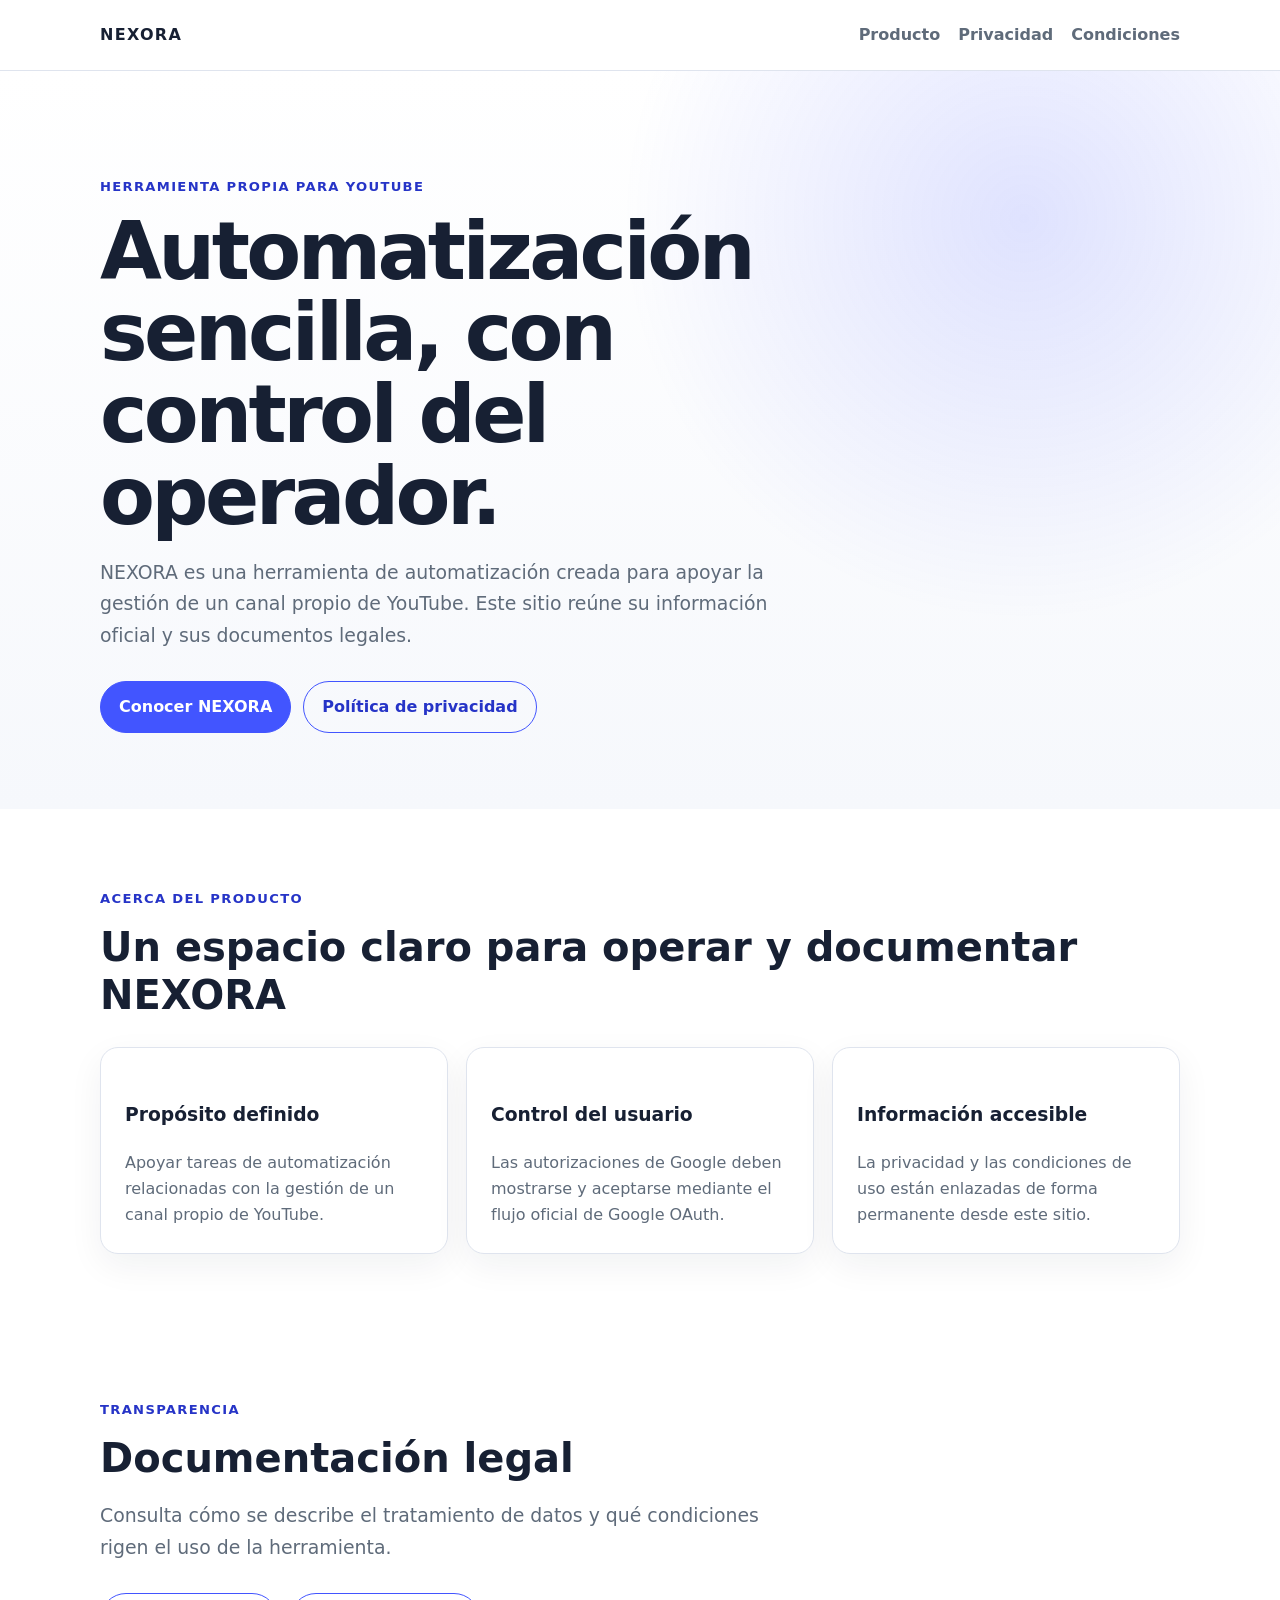
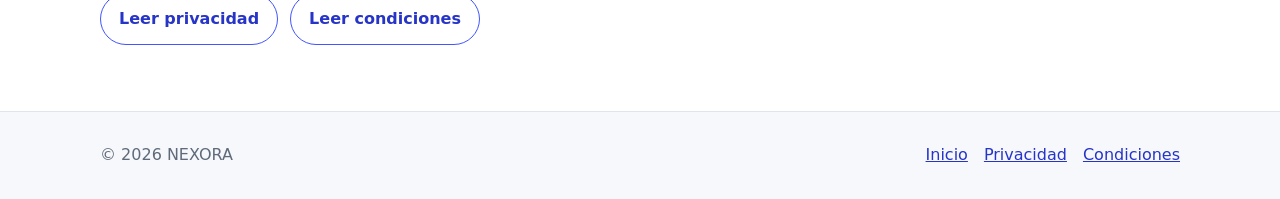
==== index.html @ aeed9292 "Add NEXORA official homepage" ====
<!doctype html>
<html lang="es">
<head>
  <meta charset="utf-8">
  <meta name="viewport" content="width=device-width, initial-scale=1">
  <meta name="description" content="Sitio oficial de NEXORA, una herramienta propia de automatización para YouTube.">
  <title>NEXORA | Automatización propia para YouTube</title>
  <link rel="stylesheet" href="styles.css">
</head>
<body>
  <header>
    <div class="container nav">
      <a class="brand" href="./">NEXORA</a>
      <nav aria-label="Navegación principal">
        <a href="#producto">Producto</a>
        <a href="privacidad.html">Privacidad</a>
        <a href="terminos.html">Condiciones</a>
      </nav>
    </div>
  </header>

  <main>
    <div class="hero">
      <div class="container">
        <p class="eyebrow">Herramienta propia para YouTube</p>
        <h1>Automatización sencilla, con control del operador.</h1>
        <p class="lead">NEXORA es una herramienta de automatización creada para apoyar la gestión de un canal propio de YouTube. Este sitio reúne su información oficial y sus documentos legales.</p>
        <div class="actions">
          <a class="button" href="#producto">Conocer NEXORA</a>
          <a class="button secondary" href="privacidad.html">Política de privacidad</a>
        </div>
      </div>
    </div>

    <section id="producto">
      <div class="container">
        <p class="eyebrow">Acerca del producto</p>
        <h2>Un espacio claro para operar y documentar NEXORA</h2>
        <div class="grid">
          <article class="card">
            <h3>Propósito definido</h3>
            <p>Apoyar tareas de automatización relacionadas con la gestión de un canal propio de YouTube.</p>
          </article>
          <article class="card">
            <h3>Control del usuario</h3>
            <p>Las autorizaciones de Google deben mostrarse y aceptarse mediante el flujo oficial de Google OAuth.</p>
          </article>
          <article class="card">
            <h3>Información accesible</h3>
            <p>La privacidad y las condiciones de uso están enlazadas de forma permanente desde este sitio.</p>
          </article>
        </div>
      </div>
    </section>

    <section aria-labelledby="legal-title">
      <div class="container">
        <p class="eyebrow">Transparencia</p>
        <h2 id="legal-title">Documentación legal</h2>
        <p class="lead">Consulta cómo se describe el tratamiento de datos y qué condiciones rigen el uso de la herramienta.</p>
        <div class="actions">
          <a class="button secondary" href="privacidad.html">Leer privacidad</a>
          <a class="button secondary" href="terminos.html">Leer condiciones</a>
        </div>
      </div>
    </section>
  </main>

  <footer>
    <div class="container footer-row">
      <span>© 2026 NEXORA</span>
      <div class="footer-links">
        <a href="./">Inicio</a>
        <a href="privacidad.html">Privacidad</a>
        <a href="terminos.html">Condiciones</a>
      </div>
    </div>
  </footer>
</body>
</html>
---- styles.css ----
:root {
  color-scheme: light;
  --ink: #172033;
  --muted: #5f6b7a;
  --brand: #4255ff;
  --brand-dark: #2634c7;
  --surface: #f6f8fc;
  --line: #dfe4ee;
  --warning-bg: #fff7d6;
  --warning-ink: #594500;
  --radius: 18px;
}
* { box-sizing: border-box; }
html { scroll-behavior: smooth; }
body {
  margin: 0;
  color: var(--ink);
  background: #fff;
  font: 16px/1.65 system-ui, -apple-system, BlinkMacSystemFont, "Segoe UI", sans-serif;
}
a { color: var(--brand-dark); }
a:hover { color: var(--brand); }
.container { width: min(1080px, calc(100% - 40px)); margin: 0 auto; }
header {
  position: sticky;
  top: 0;
  z-index: 10;
  background: rgba(255,255,255,.94);
  border-bottom: 1px solid var(--line);
  backdrop-filter: blur(14px);
}
.nav { min-height: 70px; display: flex; align-items: center; justify-content: space-between; gap: 24px; }
.brand { color: var(--ink); font-weight: 800; letter-spacing: .08em; text-decoration: none; }
nav { display: flex; flex-wrap: wrap; gap: 18px; }
nav a { color: var(--muted); font-weight: 650; text-decoration: none; }
.hero {
  padding: 92px 0 76px;
  background:
    radial-gradient(circle at 80% 20%, rgba(66,85,255,.16), transparent 34%),
    linear-gradient(180deg, #fff, var(--surface));
}
.eyebrow { color: var(--brand-dark); font-size: .82rem; font-weight: 800; letter-spacing: .1em; text-transform: uppercase; }
h1 { max-width: 760px; margin: 12px 0 20px; font-size: clamp(2.4rem, 7vw, 5rem); line-height: 1.02; letter-spacing: -.045em; }
.lead { max-width: 690px; color: var(--muted); font-size: 1.18rem; }
.actions { display: flex; flex-wrap: wrap; gap: 12px; margin-top: 30px; }
.button {
  display: inline-block;
  padding: 12px 18px;
  border: 1px solid var(--brand);
  border-radius: 999px;
  background: var(--brand);
  color: #fff;
  font-weight: 750;
  text-decoration: none;
}
.button.secondary { background: transparent; color: var(--brand-dark); }
section { padding: 66px 0; }
h2 { margin: 0 0 16px; font-size: clamp(1.7rem, 4vw, 2.5rem); line-height: 1.2; }
h3 { margin-top: 28px; }
.grid { display: grid; grid-template-columns: repeat(3, 1fr); gap: 18px; margin-top: 28px; }
.card { padding: 24px; border: 1px solid var(--line); border-radius: var(--radius); background: #fff; box-shadow: 0 12px 35px rgba(23,32,51,.06); }
.card p { margin-bottom: 0; color: var(--muted); }
.legal { max-width: 820px; padding: 54px 0 80px; }
.legal h1 { font-size: clamp(2.2rem, 6vw, 3.7rem); }
.meta { color: var(--muted); }
.notice { margin: 28px 0; padding: 18px 20px; border: 1px solid #ead16c; border-radius: 14px; background: var(--warning-bg); color: var(--warning-ink); }
.notice strong { display: block; margin-bottom: 5px; }
footer { padding: 30px 0; border-top: 1px solid var(--line); background: var(--surface); color: var(--muted); }
.footer-row { display: flex; justify-content: space-between; flex-wrap: wrap; gap: 16px; }
.footer-links { display: flex; flex-wrap: wrap; gap: 16px; }
@media (max-width: 760px) {
  .nav { align-items: flex-start; flex-direction: column; padding: 17px 0; }
  header { position: static; }
  .hero { padding-top: 62px; }
  .grid { grid-template-columns: 1fr; }
}
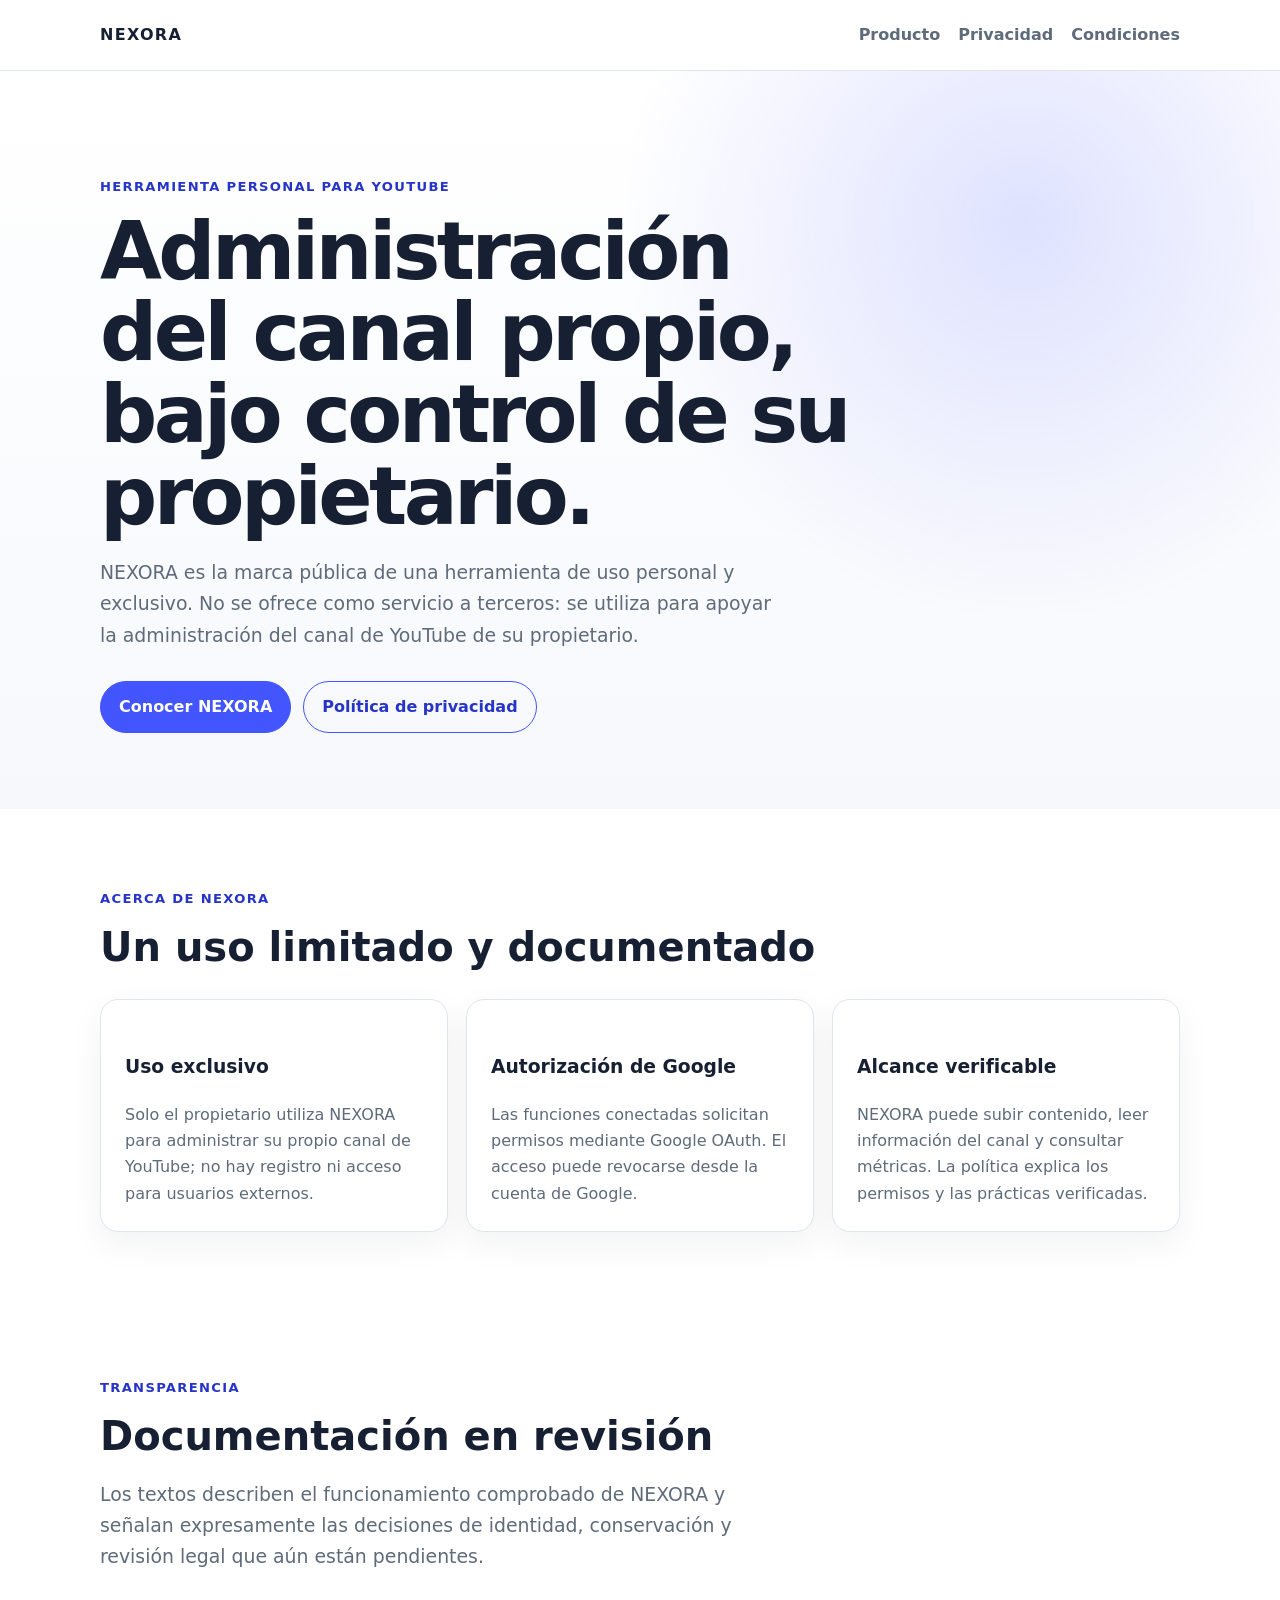
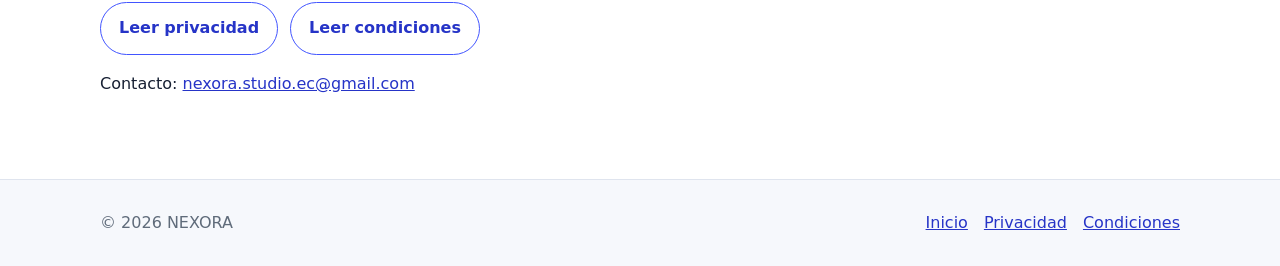
==== commit 004fd4be: "docs: precisar alcance personal de NEXORA" ====
--- a/index.html
+++ b/index.html
@@ -3,8 +3,8 @@
 <head>
   <meta charset="utf-8">
   <meta name="viewport" content="width=device-width, initial-scale=1">
-  <meta name="description" content="Sitio oficial de NEXORA, una herramienta propia de automatización para YouTube.">
-  <title>NEXORA | Automatización propia para YouTube</title>
+  <meta name="description" content="Sitio oficial de NEXORA, herramienta personal para administrar el canal de YouTube de su propietario.">
+  <title>NEXORA | Herramienta personal para YouTube</title>
   <link rel="stylesheet" href="styles.css">
 </head>
 <body>
@@ -22,9 +22,9 @@
   <main>
     <div class="hero">
       <div class="container">
-        <p class="eyebrow">Herramienta propia para YouTube</p>
-        <h1>Automatización sencilla, con control del operador.</h1>
-        <p class="lead">NEXORA es una herramienta de automatización creada para apoyar la gestión de un canal propio de YouTube. Este sitio reúne su información oficial y sus documentos legales.</p>
+        <p class="eyebrow">Herramienta personal para YouTube</p>
+        <h1>Administración del canal propio, bajo control de su propietario.</h1>
+        <p class="lead">NEXORA es la marca pública de una herramienta de uso personal y exclusivo. No se ofrece como servicio a terceros: se utiliza para apoyar la administración del canal de YouTube de su propietario.</p>
         <div class="actions">
           <a class="button" href="#producto">Conocer NEXORA</a>
           <a class="button secondary" href="privacidad.html">Política de privacidad</a>
@@ -34,20 +34,20 @@
 
     <section id="producto">
       <div class="container">
-        <p class="eyebrow">Acerca del producto</p>
-        <h2>Un espacio claro para operar y documentar NEXORA</h2>
+        <p class="eyebrow">Acerca de NEXORA</p>
+        <h2>Un uso limitado y documentado</h2>
         <div class="grid">
           <article class="card">
-            <h3>Propósito definido</h3>
-            <p>Apoyar tareas de automatización relacionadas con la gestión de un canal propio de YouTube.</p>
+            <h3>Uso exclusivo</h3>
+            <p>Solo el propietario utiliza NEXORA para administrar su propio canal de YouTube; no hay registro ni acceso para usuarios externos.</p>
           </article>
           <article class="card">
-            <h3>Control del usuario</h3>
-            <p>Las autorizaciones de Google deben mostrarse y aceptarse mediante el flujo oficial de Google OAuth.</p>
+            <h3>Autorización de Google</h3>
+            <p>Las funciones conectadas solicitan permisos mediante Google OAuth. El acceso puede revocarse desde la cuenta de Google.</p>
           </article>
           <article class="card">
-            <h3>Información accesible</h3>
-            <p>La privacidad y las condiciones de uso están enlazadas de forma permanente desde este sitio.</p>
+            <h3>Alcance verificable</h3>
+            <p>NEXORA puede subir contenido, leer información del canal y consultar métricas. La política explica los permisos y las prácticas verificadas.</p>
           </article>
         </div>
       </div>
@@ -56,12 +56,13 @@
     <section aria-labelledby="legal-title">
       <div class="container">
         <p class="eyebrow">Transparencia</p>
-        <h2 id="legal-title">Documentación legal</h2>
-        <p class="lead">Consulta cómo se describe el tratamiento de datos y qué condiciones rigen el uso de la herramienta.</p>
+        <h2 id="legal-title">Documentación en revisión</h2>
+        <p class="lead">Los textos describen el funcionamiento comprobado de NEXORA y señalan expresamente las decisiones de identidad, conservación y revisión legal que aún están pendientes.</p>
         <div class="actions">
           <a class="button secondary" href="privacidad.html">Leer privacidad</a>
           <a class="button secondary" href="terminos.html">Leer condiciones</a>
         </div>
+        <p>Contacto: <a href="mailto:nexora.studio.ec@gmail.com">nexora.studio.ec@gmail.com</a></p>
       </div>
     </section>
   </main>
@@ -77,4 +78,4 @@
     </div>
   </footer>
 </body>
-</html>+</html>
